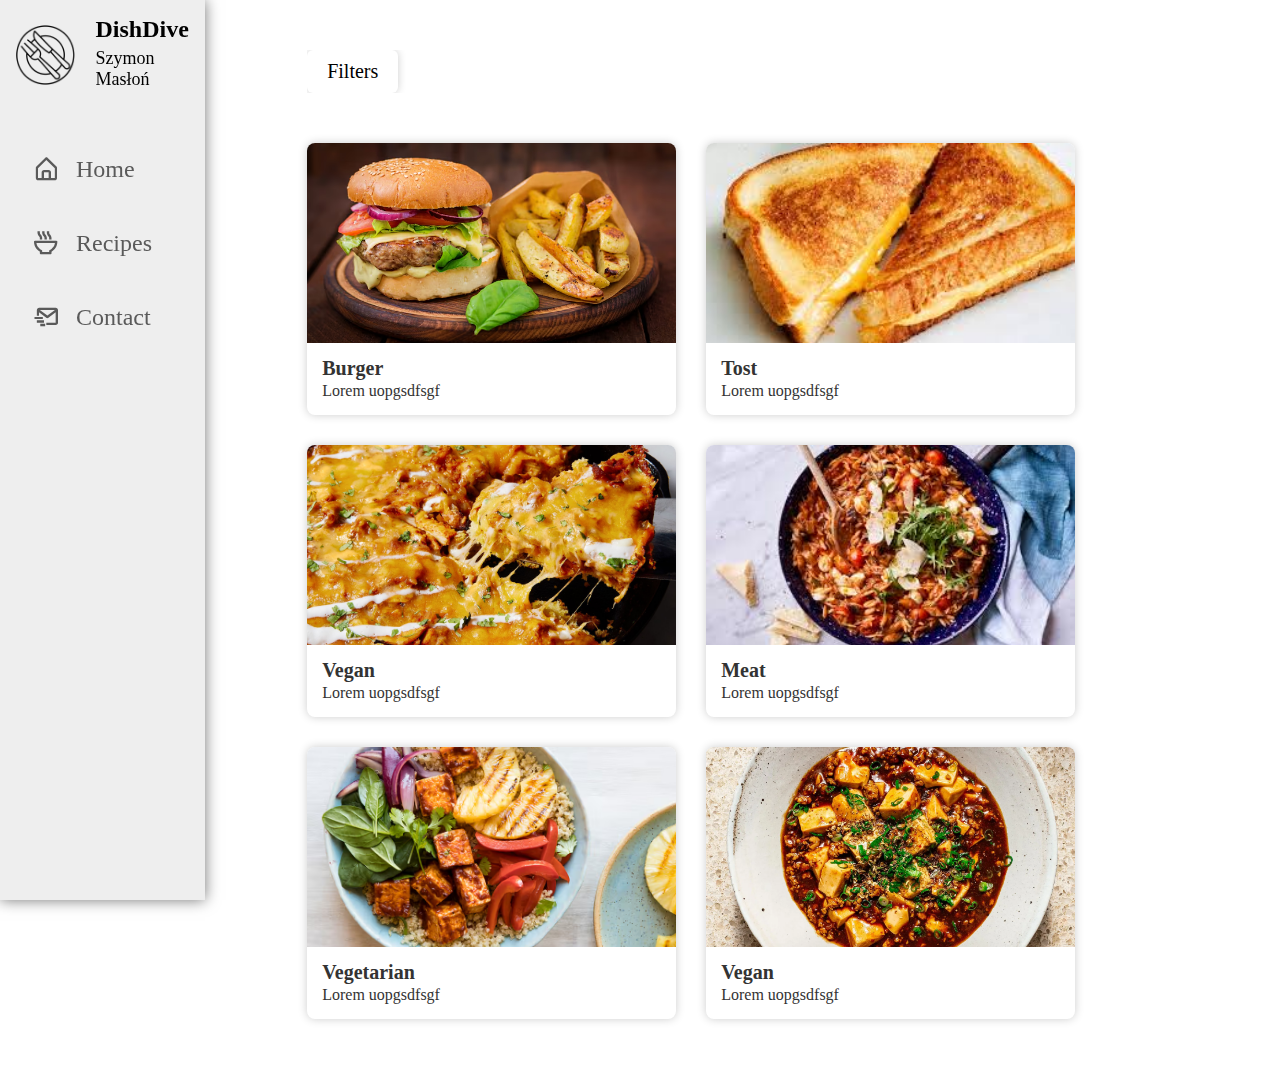
==== recipes.html @ 808c54bd "Add files via upload" ====
<!DOCTYPE html>
<html>
    <head>
        <meta charset="UTF-8" />
        <meta http-equiv="X-UA-Compatible" content="IE=edge" />
        <meta name="viewport" content="width=device-width, initial-scale=l.0"/>
        <title>DishDive</title>
        <link rel="stylesheet" href="styles.css"/>

        <link href='https://unpkg.com/boxicons@2.1.4/css/boxicons.min.css' rel='stylesheet'>

        <script src="script.js" defer></script>
    </head>
    <body>

        <div class="container" id="blur">

            <nav class="container-side">
                <div class="logo-container">
                    <span class="logo-image">
                        <img src="images/Logo.png" alt="logo"/>
                    </span>
                    <div class="logo-text">
                        <span class="title">DishDive</span>
                        <span class="name">Szymon Masłoń</span>
                    </div>
                </div>
                <div class="menu-bar">
                    <div class="menu">
                        <ul class="menu-links">
                            <li class="nav-link">
                                <a href="index.html">
                                    <i class="bx bx-home-alt"></i>
                                    <span class="text nav-text">Home</span>
                                </a>
                            </li>
                            <li class="nav-link">
                                <a href="">
                                    <i class='bx bx-bowl-hot'></i>
                                    <span class="text nav-text">Recipes</span>
                                </a>
                            </li>
                            <li class="nav-link">
                                <a href="contact.html">
                                    <i class='bx bx-mail-send'></i>
                                    <span class="text nav-text">Contact</span>
                                </a>
                            </li>
                        </ul>
                    </div>
                </div>
            </nav>

            <div class="container-main">
                <div class="filter-wrapper">
                    <button id="filter-toggle">Filters</button>
                    <div class="filter-buttons">
                        <button class="active" data-name="all" onclick="test()">Show all</button>
                        <button data-name="meat">Meat</button>
                        <button data-name="vegetarian">Vegetarian</button>
                        <button data-name="vegan">Vegan</button>
                    </div>
                </div>

                <div class="food-cards">
                    <div class="card" data-name="meat" onclick="toggleBlur()">
                        <img src="images/image-2.jpg" alt=""/>
                        <div class="card-body">
                            <h6 class="card-title">Burger</h6>
                            <p class="card-text">Lorem uopgsdfsgf</p>
                        </div>
                    </div>

                    <div class="card" data-name="vegetarian" onclick="toggleBlur()">
                        <img src="images/image-1.jpg" alt=""/>
                        <div class="card-body">
                            <h6 class="card-title">Tost</h6>
                            <p class="card-text">Lorem uopgsdfsgf</p>
                        </div>
                    </div>

                    <div class="card" data-name="vegan" onclick="toggleBlur()">
                        <img src="images/image-3.jpg" alt=""/>
                        <div class="card-body">
                            <h6 class="card-title">Vegan</h6>
                            <p class="card-text">Lorem uopgsdfsgf</p>
                        </div>
                    </div>

                    <div class="card" data-name="meat" onclick="toggleBlur()">
                        <img src="images/image-8.jpg" alt=""/>
                        <div class="card-body">
                            <h6 class="card-title">Meat</h6>
                            <p class="card-text">Lorem uopgsdfsgf</p>
                        </div>
                    </div>

                    <div class="card" data-name="vegetarian" onclick="toggleBlur()">
                        <img src="images/image-7.jpg" alt=""/>
                        <div class="card-body">
                            <h6 class="card-title">Vegetarian</h6>
                            <p class="card-text">Lorem uopgsdfsgf</p>
                        </div>
                    </div>

                    <div class="card" data-name="vegan" onclick="toggleBlur()">
                        <img src="images/image-5.jpg" alt=""/>
                        <div class="card-body">
                            <h6 class="card-title">Vegan</h6>
                            <p class="card-text">Lorem uopgsdfsgf</p>
                        </div>
                    </div>
                    
                </div>
                
            </div>
        </div>
        <div id="container-popup">
            <div class="popup-content">
                <img src="images/image-1.jpg">
                <div class="popup-info">
                    <p>Info1</p>
                    <p>Info2</p>
                </div>
                <p>Lorem ipsum dolor sit amet consectetur adipisicing elit. Necessitatibus distinctio consequuntur ipsam cumque tempora error, 
                    explicabo enim ratione voluptate consequatur ullam facilis ut, adipisci inventore unde qui, quod quidem esse!
                </p>
                <a href="#" onclick="toggleBlur()">Close</a>
            </div>
        </div>
    </body>
</html>
---- styles.css ----
*{
    margin: 0;
    padding: 0;
    box-sizing: border-box;
    font-family:'Times New Roman', Times, serif
}


body {
    min-height: 100vh;
    position: relative;
    overflow: hidden;
}

body::before {
    content: '';
    position: absolute;
    top: 0;
    left: 0;
    width: 100%;
    height: 100%;
    background-image: url(images/Background2.jpg);
    background-repeat: no-repeat;
    background-size: cover;
    filter: blur(10px);
    z-index: -1;
    
}
.container{
    display: flex;
    flex-direction: row;
    transition: 0.4s;
}
.container#blur.active{
    filter: blur(10px);
    transition: 0.4s;
}
/* SIDEBAR */
.container-side{
    position: fixed;
    top: 0;
    left: 0;
    width: 16%;
    height: 100%;
    background: rgb(238, 238, 238);
    box-shadow: 0 0 14px rgba(0,0,0,0.55);
    padding: 16px;
}
.logo-image {
    width: auto;
    max-width: 40%;
    border-radius: 6px;
}
.logo-image img {
    width: 100%;
    height: auto;
    display: block;
}

.container .container-side .logo-container{
    display: flex;
    align-items: center;
    margin-bottom: 50px;
}
.logo-container .logo-text{
    display: flex;
    flex-direction: column;
    gap: 5px;
}
.logo-text{
    width: 100%;
    font-weight: 500;
    font-size: 18px;
    align-self: flex-end;
    margin-bottom: 4px;
    margin-left: 20px;
}
.logo-text .title{
    font-size: 24px;
    font-weight: 600;
}
/* MENU */
.container-side li{
    height: 50px;
    list-style: none;
    margin-top: 24px;
    display: flex;
    align-items: center;
}

.container-side li i{
    display: flex;
    align-items: center;
    justify-content: center;
    font-size: 28px;
    min-width: 60px;
}
.container-side li span{
    font-size: 24px;
}
.container-side li a{
    text-decoration: none;
    display: flex;
    align-items: center;
    height: 100%;
    width: 100%;
    border-radius: 14px;
    transition: all 0.4s ease;
    color: rgb(90, 90, 90); 
}
.container-side li a:visited { 
    text-decoration: none; 
    color: rgb(90, 90, 90); 
}
.container-side li a:hover {
    background-color: #7c99cf;
}



/* HOME */
.container-home{
    position: relative;
    max-width: 60%;
    width: 100%;
    margin: 60px auto;
    margin-left: 24%;
    display:flex;
    flex-direction: column;
    gap: 50px;
    background: rgba(238, 238, 238, 0.5);
    border-radius: 12px;
    padding: 25px;
}
.welcome-message{
    display: flex;
    align-items:center;
    justify-content:center;
    font-size: 55px;
    font-weight: 600;
}
.welcome-description{
    display: flex;
    align-items:center;
    justify-content:center;
    font-size: 24px;
    font-weight: 500;
    margin-top: 20px;
    margin-bottom: 4%;
    text-align: center;
    /* width: 50%; */
}
.container-promotion{
    padding: 22px;
    border-radius: 24px;
    background: rgb(75, 75, 75);
    display: grid;
    grid-template-areas: 
            "b b a"
            "b b c"
            "b b c";

    grid-template-columns: 5% 33%;
}

.container-promotion .promotion-picture{
    grid-area: b;
}
.container-promotion .promotion-picture img{ 
    width: 90%;
    height: 100%;
}
.container-promotion .promotion-title{
    display: flex;
    grid-area: a;
    background-color: red;
    align-items:center;
    justify-content:center;
}
.container-promotion .promotion-description{
    padding: 15px;
    grid-area: c;
    background-color: green;
}
/* RECIPE */
.container-main{
    position: relative;
    max-width: 60%;
    width: 100%;
    margin: 50px auto;
    margin-left: 24%;
}

/* FILTER */
.filter{
    display: flex;
    align-items: center;
    gap: 10px;
    flex-wrap: wrap;
}
.filter-wrapper button{
    padding: 10px 20px;
    font-size: 20px;
    border: none;
    border-radius: 6px;
    cursor: pointer;
    background: #fff;
    box-shadow: 0 0 8px rgba(0,0,0,0.2);
    z-index: 10;
    position: relative;
}
.filter-wrapper button:hover{
    background: rgb(134, 188, 233);
    box-shadow: 0 0 12px rgba(0,0,0,0.4);
}

.filter-wrapper {
    position: relative;
    overflow: hidden;
}

.filter-buttons {
    position: absolute;
    top: 0;
    left: 0;
    display: flex;
    transition: transform 0.3s ease;
    transform: translateX(-100%);
    gap: 25px;
    z-index: 5;
    opacity: 0;
    transition: 0.5s;

}

.filter-buttons.open {
    transition: 0.5s;
    transform: translateX(23%);
    opacity: 1;
}


.filter-wrapper button.active{
    background: rgb(95, 175, 240);
}


/* CARDS */
.food-cards {
    display:flex;
    margin-top:50px;
    gap:30px;
    flex-wrap: wrap;
}
.card{
    flex-grow: 1;
    flex-basis: 300px;
    background-color: #fff;
    border-radius: 8px;
    box-shadow: 0 0 10px rgba(0,0,0,0.2);
    transition: 0.3s;
}
.card:hover{
    transition: 0.3s;
    box-shadow: 0 0 24px rgba(0,0,0,0.8);
    transform: scale(1.1);
}

.card.hide{
    display: none;
}
.card img{
    width: 100%;
    height: 200px;
    object-fit: cover;
    border-radius: 8px 8px 0 0;
}
.card-body{
    padding: 10px 15px 15px;
}
.card-title{
    font-size: 20px;
    font-weight: 600;
    color: #333;
}
.card-text{
    margin-top: 2px;
    font-size: 16px;
    color: #333;
}


/* POPUP */
#container-popup{
    position: absolute;
    top: 40%;
    left: 50%;
    transform: translate(-50%, -50%);
    width: 40%;
    height: 60%;
    padding: 30px;
    box-shadow: 0 0 18px rgba(0,0,0,0.6);
    background: wheat;
    visibility: hidden;
    opacity: 0;
    transition: 0.4s;
}
#container-popup.active{
    top: 50%;
    visibility: visible;
    opacity: 1;
    transition: 0.4s;
}

.popup-content{
    display: flex;
    flex-direction: column;
    gap: 20px;
    align-items: center;
}
.popup-content img{
    width: 50%;
    max-height: 50%;
    object-fit: contain;
}

.popup-content p{
    font-size: 20px;
}
.popup-info{
    display: flex;
    flex-direction: row;
    justify-content: space-between;
    width: 60%;
}




/* CONTACT */
.container-contact{
    position: relative;
    max-width: 60%;
    width: 100%;
    margin: 125px auto;
    margin-left: 26%;
    display: flex;
    flex-direction: column;
}
.contact-title{
    display: flex;
    background: rgb(238, 238, 238);
    text-align: center;
    font-size: 28px;
    font-weight: 600;
    height: 60  px;
    align-items:center;
    justify-content:center;
}
.contact-body{
    margin-top: 50px;
    background: rgb(238, 238, 238);
    font-size: 20px;
    padding: 25px;
}
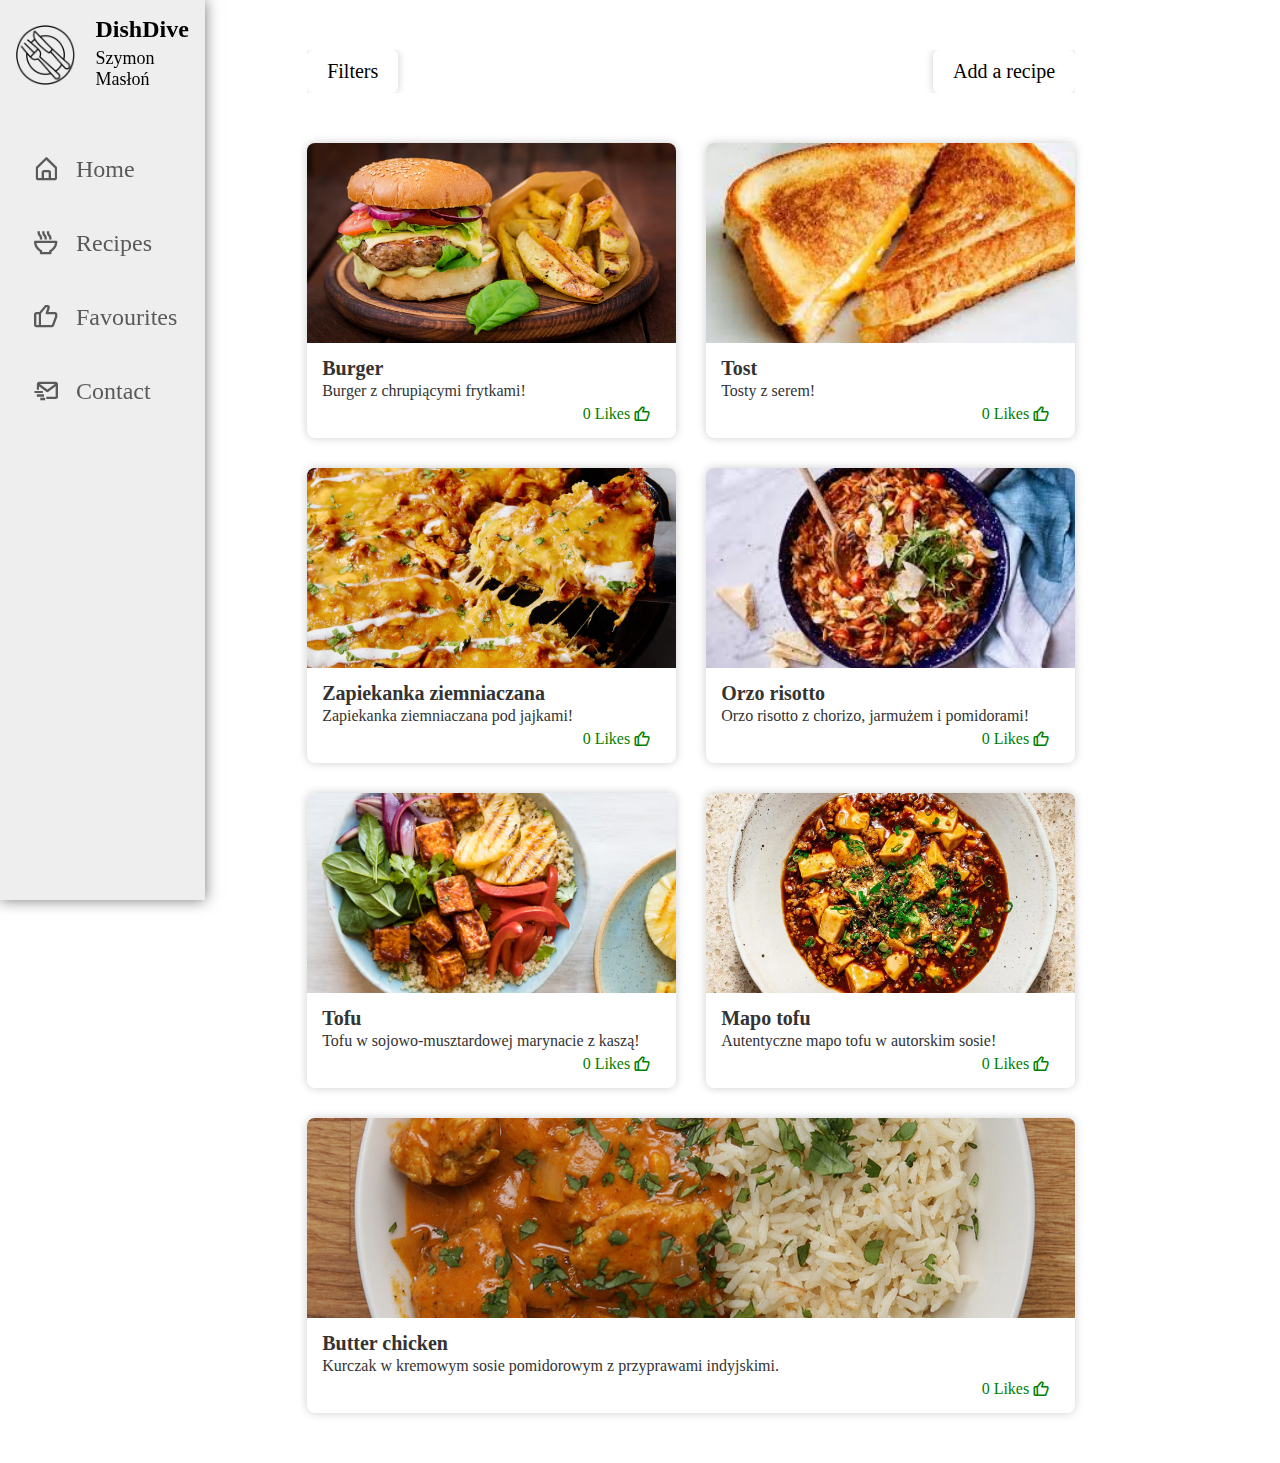
==== commit 7fe84acd: "Add files via upload" ====
--- a/recipes.html
+++ b/recipes.html
@@ -41,6 +41,12 @@
                                 </a>
                             </li>
                             <li class="nav-link">
+                                <a href="favourites.html">
+                                    <i class='bx bx-like'></i>
+                                    <span class="text nav-text">Favourites</span>
+                                </a>
+                            </li>
+                            <li class="nav-link">
                                 <a href="contact.html">
                                     <i class='bx bx-mail-send'></i>
                                     <span class="text nav-text">Contact</span>
@@ -60,72 +66,47 @@
                         <button data-name="vegetarian">Vegetarian</button>
                         <button data-name="vegan">Vegan</button>
                     </div>
+                    <button class="add-recipe" onclick="openPopupRecipe()">Add a recipe</button>
                 </div>
-
                 <div class="food-cards">
-                    <div class="card" data-name="meat" onclick="toggleBlur()">
-                        <img src="images/image-2.jpg" alt=""/>
-                        <div class="card-body">
-                            <h6 class="card-title">Burger</h6>
-                            <p class="card-text">Lorem uopgsdfsgf</p>
-                        </div>
-                    </div>
-
-                    <div class="card" data-name="vegetarian" onclick="toggleBlur()">
-                        <img src="images/image-1.jpg" alt=""/>
-                        <div class="card-body">
-                            <h6 class="card-title">Tost</h6>
-                            <p class="card-text">Lorem uopgsdfsgf</p>
-                        </div>
-                    </div>
-
-                    <div class="card" data-name="vegan" onclick="toggleBlur()">
-                        <img src="images/image-3.jpg" alt=""/>
-                        <div class="card-body">
-                            <h6 class="card-title">Vegan</h6>
-                            <p class="card-text">Lorem uopgsdfsgf</p>
-                        </div>
-                    </div>
-
-                    <div class="card" data-name="meat" onclick="toggleBlur()">
-                        <img src="images/image-8.jpg" alt=""/>
-                        <div class="card-body">
-                            <h6 class="card-title">Meat</h6>
-                            <p class="card-text">Lorem uopgsdfsgf</p>
-                        </div>
-                    </div>
-
-                    <div class="card" data-name="vegetarian" onclick="toggleBlur()">
-                        <img src="images/image-7.jpg" alt=""/>
-                        <div class="card-body">
-                            <h6 class="card-title">Vegetarian</h6>
-                            <p class="card-text">Lorem uopgsdfsgf</p>
-                        </div>
-                    </div>
-
-                    <div class="card" data-name="vegan" onclick="toggleBlur()">
-                        <img src="images/image-5.jpg" alt=""/>
-                        <div class="card-body">
-                            <h6 class="card-title">Vegan</h6>
-                            <p class="card-text">Lorem uopgsdfsgf</p>
-                        </div>
-                    </div>
-                    
+                   
                 </div>
                 
             </div>
         </div>
-        <div id="container-popup">
+        <div id="container-popup" class="inactive">
             <div class="popup-content">
-                <img src="images/image-1.jpg">
+                <div class="exit-icon"><i class='bx bxs-exit' onclick="closePopup()"></i></div>
+                <img id="popup-image" src="">
                 <div class="popup-info">
-                    <p>Info1</p>
-                    <p>Info2</p>
+                    <h4 id="popup-title"></h4>
+                    <p id="popup-description"></p>
                 </div>
-                <p>Lorem ipsum dolor sit amet consectetur adipisicing elit. Necessitatibus distinctio consequuntur ipsam cumque tempora error, 
-                    explicabo enim ratione voluptate consequatur ullam facilis ut, adipisci inventore unde qui, quod quidem esse!
-                </p>
-                <a href="#" onclick="toggleBlur()">Close</a>
+                <p id="popup-detail"></p>
+                <button class="popup-button" id="like-button"><i class='bx bx-like'></i>Like this recipe!</button>
+                <button class="popup-button" id="favourite-button"><i class='bx bx-bookmark-plus'></i>Favourite this recipe!</button>
+            </div>
+        </div>
+        
+        <div id="container-popup-add" class="inactive">
+            <div class="popup-content-add">
+                <div class="exit-icon"><i class='bx bxs-exit' onclick="closePopupAdd()"></i></div>
+                <form id="form1" action="/action_page.php">
+                    <input type="file" id="image-add-recipe" name="filename">
+                </form>
+                <div class="forms">
+                    <label id="title-add" for="title-add">Recipe title</label>
+                    <input type="text" id="title-add-recipe" class="input_1" name="firstname" placeholder="Add recipe title..">
+                    <label id="title-add" for="title-add">Recipe description</label>
+                    <input type="text" id="description-add-recipe" class="input_1" name="firstname" placeholder="Add recipe description...">
+                    <label id="title-add" for="category-select">Recipe type</label>
+                    <select id="category-select">
+                        <option value="meat">Meat</option>
+                        <option value="vegetarian">Vegetarian</option>
+                        <option value="vegan">Vegan</option>
+                    </select>
+                </div>
+                <button class="popup-button" id="popup-button-recipe">Dodaj</button>
             </div>
         </div>
     </body>
--- a/styles.css
+++ b/styles.css
@@ -9,7 +9,7 @@
 body {
     min-height: 100vh;
     position: relative;
-    overflow: hidden;
+    /* overflow: hidden; */
 }
 
 body::before {
@@ -153,7 +153,7 @@
 .container-promotion{
     padding: 22px;
     border-radius: 24px;
-    background: rgb(75, 75, 75);
+    background: rgb(115, 115, 115);
     display: grid;
     grid-template-areas: 
             "b b a"
@@ -168,19 +168,21 @@
 }
 .container-promotion .promotion-picture img{ 
     width: 90%;
-    height: 100%;
+    height: 200px;
+    object-fit: cover;
 }
 .container-promotion .promotion-title{
     display: flex;
     grid-area: a;
-    background-color: red;
+    font-size: 26px;
+    font-weight: bold;
     align-items:center;
     justify-content:center;
 }
 .container-promotion .promotion-description{
+    font-size: 18px;
     padding: 15px;
     grid-area: c;
-    background-color: green;
 }
 /* RECIPE */
 .container-main{
@@ -197,6 +199,29 @@
     align-items: center;
     gap: 10px;
     flex-wrap: wrap;
+}
+
+.filter-wrapper{
+    display: flex;
+    justify-content: space-between;
+    align-items: center;
+    gap: 10px;
+    flex-wrap: wrap;
+    position: relative;
+    overflow: hidden;
+}
+
+.filter-wrapper .add-recipe{
+    align-items: flex-end;
+    padding: 10px 20px;
+    font-size: 20px;
+    border: none;
+    border-radius: 6px;
+    cursor: pointer;
+    background: #fff;
+    box-shadow: 0 0 8px rgba(0,0,0,0.2);
+    z-index: 10;
+    position: relative;
 }
 .filter-wrapper button{
     padding: 10px 20px;
@@ -208,16 +233,14 @@
     box-shadow: 0 0 8px rgba(0,0,0,0.2);
     z-index: 10;
     position: relative;
+    transition: 0.3s;
 }
 .filter-wrapper button:hover{
     background: rgb(134, 188, 233);
     box-shadow: 0 0 12px rgba(0,0,0,0.4);
-}
-
-.filter-wrapper {
-    position: relative;
-    overflow: hidden;
-}
+    transition: 0.3s;
+}
+
 
 .filter-buttons {
     position: absolute;
@@ -262,7 +285,7 @@
 }
 .card:hover{
     transition: 0.3s;
-    box-shadow: 0 0 24px rgba(0,0,0,0.8);
+    box-shadow: 0 0 16px rgba(0,0,0,0.75);
     transform: scale(1.1);
 }
 
@@ -288,40 +311,74 @@
     font-size: 16px;
     color: #333;
 }
+.like-section{
+    display: flex;
+    justify-content: flex-end;
+    margin-right: 10px;
+    margin-top: 5px;
+}
+.like-section .likes-count{
+    margin-right: 3px;
+    color: green;
+}
+.like-section i{
+    color: green;
+    font-size: 18px;
+}
 
 
 /* POPUP */
-#container-popup{
-    position: absolute;
-    top: 40%;
+#container-popup {
+    position: fixed;
+    top: 50%;
     left: 50%;
     transform: translate(-50%, -50%);
-    width: 40%;
-    height: 60%;
+    width: 30%;
+    height: 75%;
     padding: 30px;
+    background: wheat;
     box-shadow: 0 0 18px rgba(0,0,0,0.6);
-    background: wheat;
     visibility: hidden;
     opacity: 0;
-    transition: 0.4s;
-}
-#container-popup.active{
-    top: 50%;
+    transition: visibility 0s linear 0.3s, opacity 0.3s linear;
+    padding: 0;
+    overflow: hidden;
+    flex-grow: 1;
+
+}
+
+#container-popup.active {
     visibility: visible;
     opacity: 1;
-    transition: 0.4s;
+    transition: visibility 0s linear 0s, opacity 0.3s linear;
 }
 
 .popup-content{
+    height: 100%;
+    padding: 0;
     display: flex;
     flex-direction: column;
-    gap: 20px;
-    align-items: center;
-}
-.popup-content img{
-    width: 50%;
-    max-height: 50%;
-    object-fit: contain;
+    gap: 24px;
+    align-items: center;
+    flex-grow: 1;
+}
+.exit-icon{
+    position: absolute;
+    top: 2%;
+    left:92%;
+}
+.exit-icon i{
+    font-size: 32px;
+    transition: 0.1s;
+}
+.exit-icon i:hover{
+    font-size: 34px;
+    transition: 0.1s;
+}
+.popup-content img {
+    width: 100%;
+    height: 350px;
+    object-fit: cover;
 }
 
 .popup-content p{
@@ -329,20 +386,154 @@
 }
 .popup-info{
     display: flex;
-    flex-direction: row;
+    flex-direction: column;
     justify-content: space-between;
+    width: 70%;
+    align-items: center;
+    gap: 14px;
+}
+
+#popup-title{
+    font-size: 26px;
+}
+#popup-description{
+    font-size: 18px;
+}
+.popup-button{
+    display: inline-block;
+    outline: 0;
+    border: 0;
+    cursor: pointer;
+    background-color: white;
+    border-radius: 4px;
+    padding: 6px 10px;
+    font-size: 16px;
+    font-weight: 600;
+    color: black;
+    border: 1px solid #cbd5e0;
+    line-height: 26px;
+    box-shadow: 0 0 10px rgba(0,0,0,0.1);
+    transition: 0.5s;
+    width: 38%;
+}
+.popup-button i{
+    margin-right: 5px;
+    font-size: 18px;
+}
+.popup-button:hover{
+    transition: 0.5s;
+    background-color: rgb(240, 240, 240);
+    box-shadow: 0 0 14px rgba(0,0,0,0.25);
+}
+
+/* Add recipe popup */
+#container-popup-add {
+    position: fixed;
+    top: 50%;
+    left: 50%;
+    transform: translate(-50%, -50%);
+    width: 30%;
+    height: 75%;
+    padding: 30px;
+    background: wheat;
+    box-shadow: 0 0 18px rgba(0,0,0,0.6);
+    visibility: hidden;
+    opacity: 0;
+    transition: visibility 0s linear 0.3s, opacity 0.3s linear;
+    padding: 0;
+    overflow: hidden;
+    flex-grow: 1;
+
+}
+#container-popup-add.active {
+    visibility: visible;
+    opacity: 1;
+    transition: visibility 0s linear 0s, opacity 0.3s linear;
+}
+
+.popup-content-add{
+    height: 100%;
+    padding: 0;
+    display: flex;
+    flex-direction: column;
+    gap: 24px;
+    align-items: center;
+    flex-grow: 1;
+}
+#form1{
+    margin-top: 20%;
+}
+.forms{
+    display: flex;
+    margin-top: 50px;
+    flex-direction: column;
+    gap: 26px;
+    width: 50%;
+}
+#title-add{
+    margin-top: 10px;
+    text-align: center;
+}
+#popup-button-recipe{
+    margin-top: 66px;
+}
+/* FAVOURITE */
+
+.most-liked-container{
+    position: fixed;
+    top: 26%;
+    left: 58%;
+    transform: translate(-50%, -50%);
+    width: 25%;
+    height: auto;
+    padding: 0;
+    box-shadow: 0 0 18px rgba(0,0,0,0.6);
+}
+.favourite{
+    position: absolute;
+    width: 22%;
+    top: 48%;
+    left: 47%;
+    height: 4%;
+    text-align: center;
+    padding: 5px;
+    font-size: 26px;
+    font-weight: bold;
+    background-color: wheat;
+    box-shadow: 0 0 10px rgba(0,0,0,0.2);
+    border-radius: 12px;
+}
+
+.favourite-food-cards {
+    position: absolute;
+    display:flex;
+    margin-top:50px;
+    gap:30px;
+    flex-wrap: wrap;
     width: 60%;
-}
-
-
-
-
+    top: 50%;
+    left:28%;
+    /* background-color: #fff; */
+}
+.favourite-card{
+    flex-grow: 1;
+    flex-basis: 300px;
+    background-color: #fff;
+    border-radius: 8px;
+    box-shadow: 0 0 10px rgba(0,0,0,0.2);
+    transition: 0.3s;
+}
+.favourite-card:hover{
+    transition: 0.3s;
+    box-shadow: 0 0 16px rgba(0,0,0,0.75);
+    transform: scale(1.1);
+}
 /* CONTACT */
 .container-contact{
     position: relative;
     max-width: 60%;
     width: 100%;
-    margin: 125px auto;
+    margin: 75px auto;
     margin-left: 26%;
     display: flex;
     flex-direction: column;
@@ -353,13 +544,66 @@
     text-align: center;
     font-size: 28px;
     font-weight: 600;
-    height: 60  px;
+    height: 50px;
     align-items:center;
     justify-content:center;
+    border-radius: 8px;
 }
 .contact-body{
     margin-top: 50px;
     background: rgb(238, 238, 238);
     font-size: 20px;
     padding: 25px;
-}+    border-radius: 8px;
+
+}
+.container-contact iframe{
+    margin-top: 25px;
+    width: 100%;
+}
+
+  .input_1 {
+    font-family: inherit;
+    width: 100%;
+    border: 0;
+    border-bottom: 2px solid #9b9b9b;
+    outline: 0;
+    font-size: 1.3rem;
+    padding: 7px 0;
+    background: transparent;
+    transition: border-color 0.2s;
+  }
+  
+  .input_1::placeholder {
+    color: transparent;
+  }
+  
+  .input_1:placeholder-shown ~ .form__label {
+    font-size: 1.3rem;
+    cursor: text;
+    top: 20px;
+  }
+
+  .input_1:focus ~ .form__label {
+    position: absolute;
+    top: 0;
+    display: block;
+    transition: 0.2s;
+    font-size: 1rem;
+    color: #11998e;
+    font-weight: 700;
+  }
+  
+  .input_1:focus {
+    padding-bottom: 6px;
+    font-weight: 700;
+    border-width: 3px;
+    border-image: linear-gradient(to right, #11998e, #38ef7d);
+    border-image-slice: 1;
+  }
+  
+  .form__field:required,
+  .form__field:invalid {
+    box-shadow: none;
+  }
+  
